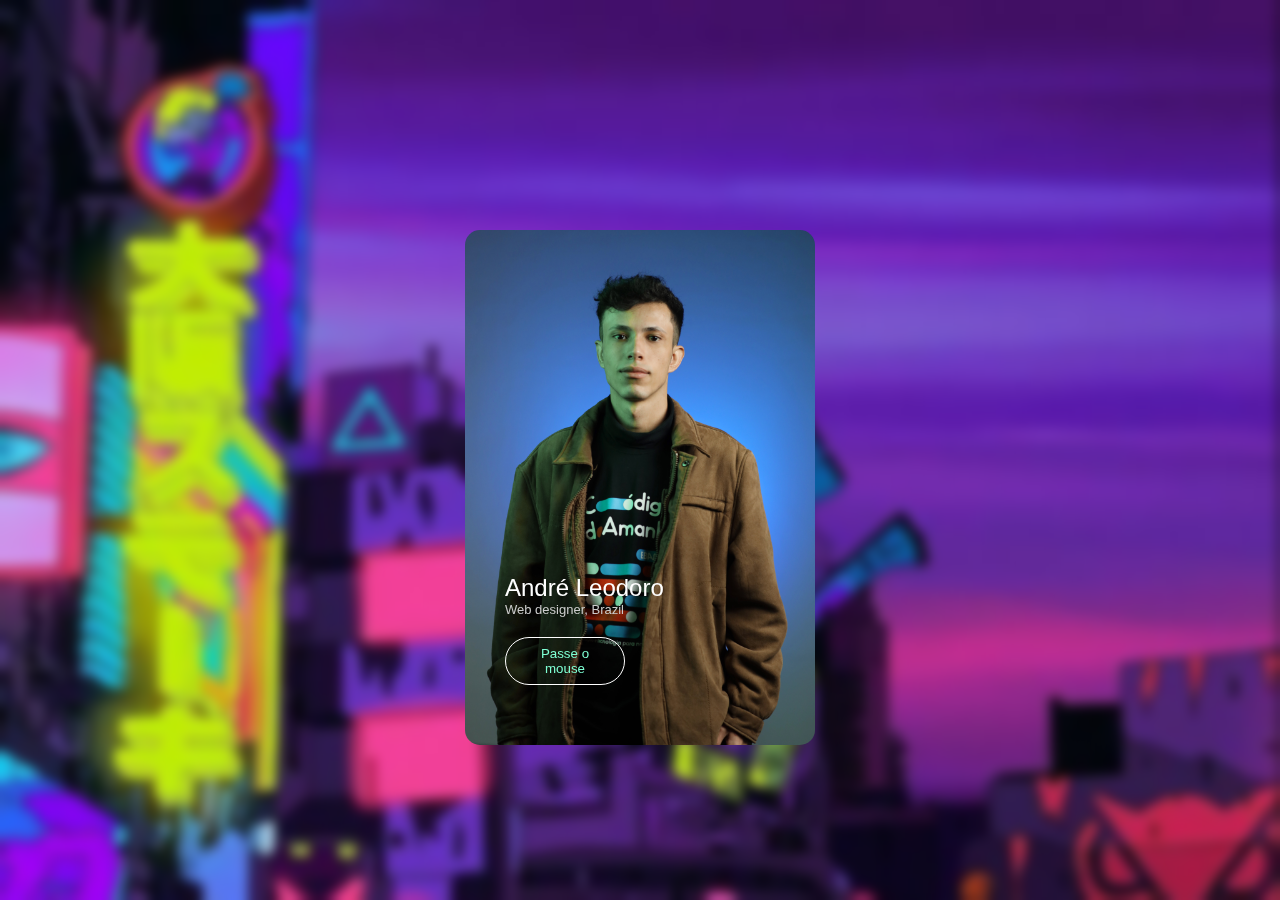
==== index.html @ d3748709 "feita estrutura e estilização da pagina inicial e suas subpaginas" ====
<!DOCTYPE html>
<html lang="pt-br">

<head>
    <meta charset="UTF-8">
    <meta http-equiv="X-UA-Compatible" content="IE=edge">
    <meta name="viewport" content="width=device-width, initial-scale=1.0">
    <title>profile card</title>
    <link rel="stylesheet" href="style.css">
</head>

<body>
    <div class="container">
        <div class="card">
            <div class="card-inner">
                <div class="front">
                    <h2>André Leodoro</h2>
                    <p>Web designer, Brazil</p>
                    <button>Passe o mouse</button>
                </div>
                <div class="back">
                    <img src="Imagens/maozinha.png" alt="mão com movimento acenando.">
                    <h1>André <span> Leodoro</span></h1>
                    <p>Eu sou o Andre desenvolvedor web, atualmente trabalho na <span>Google</span> fazendo sites</p>
                    <div class="row">
                        <a class="col" href="">
                            <h2>Hobbies</h2>
                        </a>
                        <a class="col" href="">
                            <h2>Atividades</h2>
                        </a>
                        <a class="col" href="">
                            <h2>Sobre</h2>
                        </a>
                    </div>
                    <div class="sociais">
                        <div class="row">
                            <button>Seguir</button>
                            <a href="#"><img src="Imagens/instragram.png" alt="Logo do instagram"></a>
                            <a href="#"><img id="git" src="Imagens/githublogo.png" alt="Logo github gatinho"></a>
                        </div>
                    </div>

                </div>
            </div>
        </div>
    </div>
</body>

</html>
---- style.css ----
* {
    margin: 0;
    padding: 0;
    font-family: 'Poppins', sans-serif;
    box-sizing: border-box;
}

body{
    background-image: url(Imagens/carro.jpg);
    backdrop-filter: blur(6px);
    background-size: cover;
    


}
.container {
    width: 100%;
    min-height: 100vh;
    
    padding: 10px;
}

.card {
    width: 350px;
    height: 515px;
    margin: 220px auto 0;
    

}

.card-inner {

    width: 100%;
    height: 100%;
    position: relative;
    transition: transform 1s;
    transform-style: preserve-3d;

}

.front, .back {
    width: 100%;
    height: 100%;
    border-radius: 15px;
    position: absolute;
    backface-visibility: hidden;
    
}


.front {
    background: url(Imagens/eu\ andre.JPG);
    background-size: cover;
    background-position: center;
    padding: 60px 40px;
    display: flex;
    flex-direction: column;
    justify-content: flex-end;
    color: #fff;

}

.front h2 {
    font-weight: 500;
}

.front p {
    color: #ccc;
    font-size: 13px;

}

.front button {
    width: 120px;
    border: 1px solid #fff;
    background: transparent;
    border-radius: 50px;
    padding: 8px 20px;
    cursor: pointer;
    margin-top: 20px;
    color: aquamarine;
}

.back {
    background: #fff;
    color: #333;
    padding: 20px 40px;
    transform: rotateY(180deg);
}

.back h1 {
    font-size: 50px;
    line-height: 55px;
    margin-bottom: 10px;

}

.back h1 span {
    font-weight: 400;

}

.back p {
    font-size: 14px;
}

.back p span {
    font-weight: 700;
}

.back img {
    width: 100px;
}

.row {
 display: flex;
 align-items: center;
 margin: 5px;   
}

.col {
    flex: 1;
    text-align: center;
    color: #555;
    font-size: 15px;
    margin: 50px 1px;

}

.col h2 {
    font-size: 15px;

}

.back button {
    background: #0062ad;
    color: #fff;
    border: 0;
    outline: 0;
    padding: 10px 15px;
    border-radius: 30px;
    font-size: 14px;
    margin: 5px 5px;
    align-items: center;
    justify-content:center;
    box-shadow:0 8px 10px rgba(12, 112, 155, 0.3);
}

.sociais a {

    width: 40px;
    height: 40px;
    border-radius: 50%;
    box-shadow: 0 5px rgba(9, 176, 218, 0.133);
    display: flex;
    align-items: center;
    justify-content: center;
    margin: 2px 26px;
    

}

.back a img {
    width: 60%;

}

#git {
    width: 90%;
}

.card:hover .card-inner {
    transform: rotateY(180deg)

}
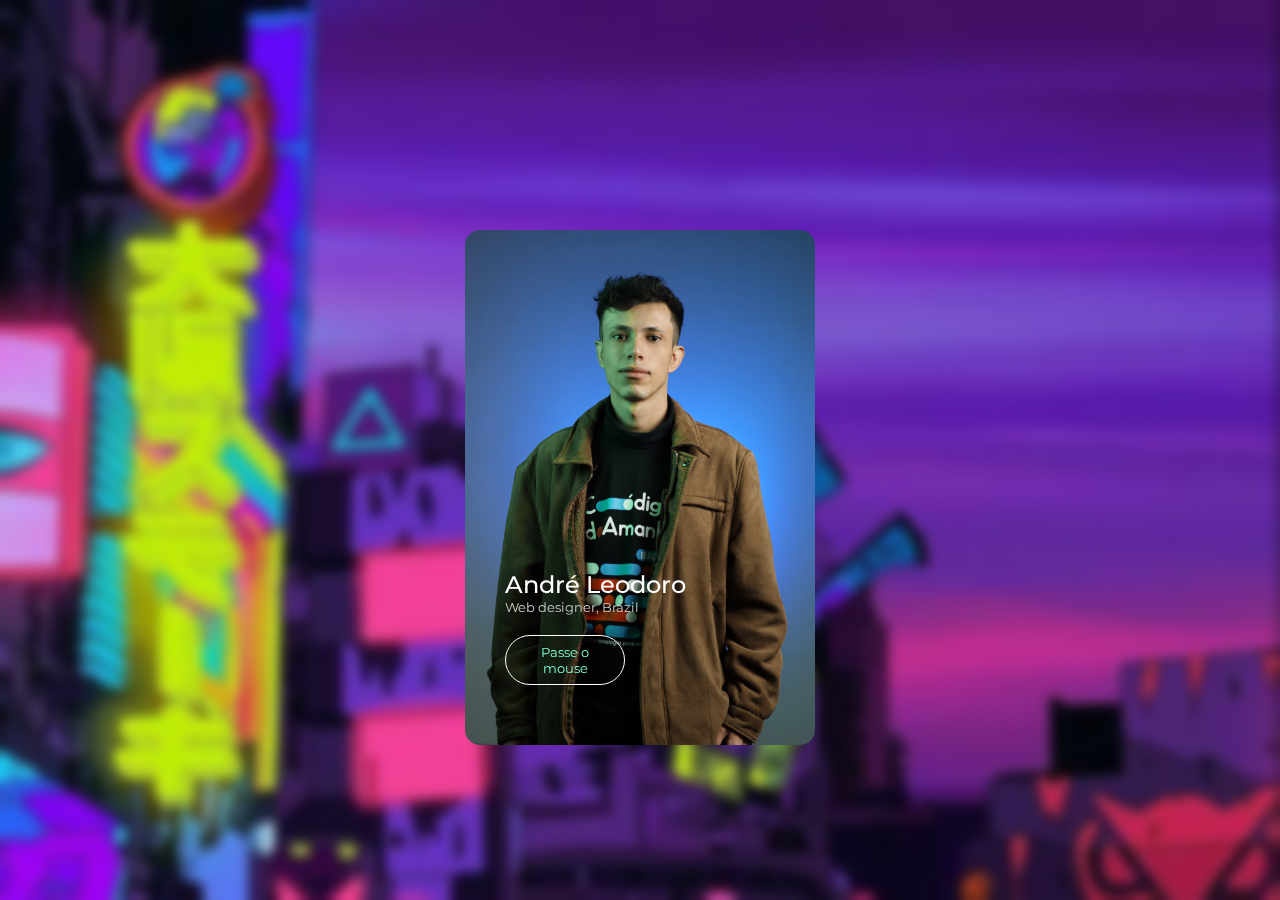
==== commit ac5df45e: "Adicionado links de instagram e botao de seguir" ====
--- a/index.html
+++ b/index.html
@@ -6,12 +6,19 @@
     <meta http-equiv="X-UA-Compatible" content="IE=edge">
     <meta name="viewport" content="width=device-width, initial-scale=1.0">
     <title>profile card</title>
+    <link rel="preconnect" href="https://fonts.googleapis.com">
+    <link rel="preconnect" href="https://fonts.gstatic.com" crossorigin>
+    <link href="https://fonts.googleapis.com/css2?family=Montserrat:wght@200&display=swap" rel="stylesheet">
     <link rel="stylesheet" href="style.css">
+
+
 </head>
 
 <body>
-    <div class="container">
-        <div class="card">
+
+
+    <main class="container">
+        <section class="card">
             <div class="card-inner">
                 <div class="front">
                     <h2>André Leodoro</h2>
@@ -19,32 +26,33 @@
                     <button>Passe o mouse</button>
                 </div>
                 <div class="back">
-                    <img src="Imagens/maozinha.png" alt="mão com movimento acenando.">
+                    <img src="./Imagens/maozinha.png">
                     <h1>André <span> Leodoro</span></h1>
-                    <p>Eu sou o Andre desenvolvedor web, atualmente trabalho na <span>Google</span> fazendo sites</p>
+                    <p><span>Me conheça um pouco mais clique nos botões a baixo</span></p>
                     <div class="row">
-                        <a class="col" href="">
+                        <a class="col" href="./pages/Hobbies/Hobbies.html">
                             <h2>Hobbies</h2>
                         </a>
                         <a class="col" href="">
-                            <h2>Atividades</h2>
+                            <h2>Contato</h2>
                         </a>
-                        <a class="col" href="">
+                        <a class="col" href="./pages/SobreMim/sobremim.html">
                             <h2>Sobre</h2>
                         </a>
                     </div>
                     <div class="sociais">
                         <div class="row">
-                            <button>Seguir</button>
-                            <a href="#"><img src="Imagens/instragram.png" alt="Logo do instagram"></a>
-                            <a href="#"><img id="git" src="Imagens/githublogo.png" alt="Logo github gatinho"></a>
+                            <a href="https://www.instagram.com/andrelleodoro/"><button>Seguir</button></a>
+                            <a href="https://www.instagram.com/andrelleodoro/"><img src="./Imagens/instragram.png" alt="Logo do instagram"></a>
+                            <a href="https://github.com/aleodoro93"><img id="git" src="./Imagens/githublogo.png"
+                                    alt="Logo github gatinho"></a>
                         </div>
                     </div>
 
                 </div>
             </div>
-        </div>
-    </div>
+        </section>
+    </main>
 </body>
 
 </html>--- a/style.css
+++ b/style.css
@@ -2,21 +2,21 @@
     margin: 0;
     padding: 0;
     font-family: 'Poppins', sans-serif;
+    font-family: 'Montserrat', sans-serif;
     box-sizing: border-box;
 }
 
-body{
-    background-image: url(Imagens/carro.jpg);
+body {
+    background-image: url(./Imagens/carro.jpg);
     backdrop-filter: blur(6px);
     background-size: cover;
-    
-
 
 }
+
 .container {
     width: 100%;
     min-height: 100vh;
-    
+
     padding: 10px;
 }
 
@@ -24,7 +24,6 @@
     width: 350px;
     height: 515px;
     margin: 220px auto 0;
-    
 
 }
 
@@ -38,18 +37,19 @@
 
 }
 
-.front, .back {
+.front,
+.back {
     width: 100%;
     height: 100%;
     border-radius: 15px;
     position: absolute;
     backface-visibility: hidden;
-    
+
 }
 
 
 .front {
-    background: url(Imagens/eu\ andre.JPG);
+    background: url(./Imagens/eu\ andre.JPG);
     background-size: cover;
     background-position: center;
     padding: 60px 40px;
@@ -90,7 +90,7 @@
 
 .back h1 {
     font-size: 50px;
-    line-height: 55px;
+    line-height: 45px;
     margin-bottom: 10px;
 
 }
@@ -100,9 +100,8 @@
 
 }
 
-.back p {
-    font-size: 14px;
-}
+
+
 
 .back p span {
     font-weight: 700;
@@ -113,9 +112,9 @@
 }
 
 .row {
- display: flex;
- align-items: center;
- margin: 5px;   
+    display: flex;
+    align-items: center;
+    margin: 5px;
 }
 
 .col {
@@ -142,8 +141,8 @@
     font-size: 14px;
     margin: 5px 5px;
     align-items: center;
-    justify-content:center;
-    box-shadow:0 8px 10px rgba(12, 112, 155, 0.3);
+    justify-content: center;
+    box-shadow: 0 8px 10px rgba(12, 112, 155, 0.3);
 }
 
 .sociais a {
@@ -156,7 +155,6 @@
     align-items: center;
     justify-content: center;
     margin: 2px 26px;
-    
 
 }
 
@@ -171,11 +169,4 @@
 
 .card:hover .card-inner {
     transform: rotateY(180deg)
-
-}
-
-
-    
-
-
-
+}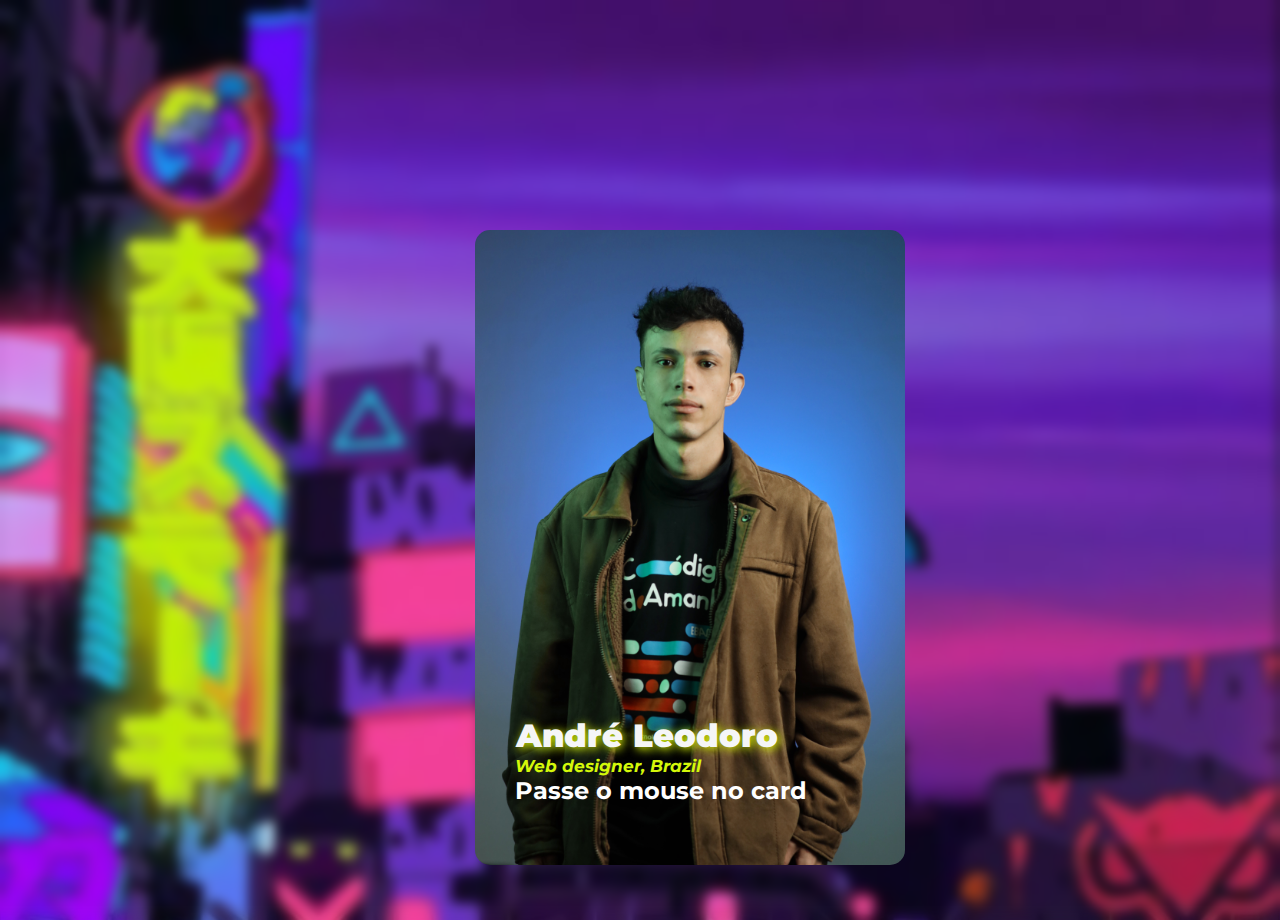
==== commit efa2db5f: "feita a correção das hrefs e separado o index diretamente para a raiz para rodar na pages do github" ====
--- a/index.html
+++ b/index.html
@@ -21,31 +21,31 @@
         <section class="card">
             <div class="card-inner">
                 <div class="front">
-                    <h2>André Leodoro</h2>
+                    <h1>André Leodoro</h1>
                     <p>Web designer, Brazil</p>
-                    <button>Passe o mouse</button>
+                    <h2>Passe o mouse no card</h2>
                 </div>
                 <div class="back">
-                    <img src="./Imagens/maozinha.png">
+                    <img src="./pages/Imagens/maozinha.png" alt="Mão de emoji acenando">
                     <h1>André <span> Leodoro</span></h1>
                     <p><span>Me conheça um pouco mais clique nos botões a baixo</span></p>
-                    <div class="row">
-                        <a class="col" href="./pages/Hobbies/Hobbies.html">
+                    <nav class="ancoras">
+                        <a  href="./pages/Hobbies/Hobbies.html" alt="Meus Hobbies">
                             <h2>Hobbies</h2>
                         </a>
-                        <a class="col" href="">
+                        <a href="./pages/contato/contato.html">
                             <h2>Contato</h2>
                         </a>
-                        <a class="col" href="./pages/SobreMim/sobremim.html">
+                        <a href="./pages/SobreMim/sobremim.html">
                             <h2>Sobre</h2>
                         </a>
-                    </div>
+                    </nav>
                     <div class="sociais">
-                        <div class="row">
+                        <div class="pages">
                             <a href="https://www.instagram.com/andrelleodoro/"><button>Seguir</button></a>
-                            <a href="https://www.instagram.com/andrelleodoro/"><img src="./Imagens/instragram.png" alt="Logo do instagram"></a>
-                            <a href="https://github.com/aleodoro93"><img id="git" src="./Imagens/githublogo.png"
-                                    alt="Logo github gatinho"></a>
+                            <a href="https://www.instagram.com/andrelleodoro/"><img src="./pages/Imagens/instragram.png" alt="Logo instagram"></a>
+                            <a href="https://github.com/aleodoro93"><img id="git" src="./pages/Imagens/githublogo.png" alt="Logo github gatinho"></a>
+                                       
                         </div>
                     </div>
 
--- a/style.css
+++ b/style.css
@@ -3,11 +3,11 @@
     padding: 0;
     font-family: 'Poppins', sans-serif;
     font-family: 'Montserrat', sans-serif;
-    box-sizing: border-box;
+   /*  box-sizing: border-box; */
 }
 
 body {
-    background-image: url(./Imagens/carro.jpg);
+    background-image: url(./pages/Imagens/carro.jpg);
     backdrop-filter: blur(6px);
     background-size: cover;
 
@@ -49,7 +49,7 @@
 
 
 .front {
-    background: url(./Imagens/eu\ andre.JPG);
+    background: url(./pages/Imagens/andre.JPG);
     background-size: cover;
     background-position: center;
     padding: 60px 40px;
@@ -60,25 +60,29 @@
 
 }
 
-.front h2 {
-    font-weight: 500;
+.front h1 {
+    font-weight: 950;
+    font-size: auto;
+    color: #f5f6f7;
+    display: flex;
+    padding: 1px;
+    text-shadow: 2px 2px 10px #dbf805;
+    
 }
 
 .front p {
-    color: #ccc;
-    font-size: 13px;
+    color: #d4f80a;
+    font-size: 17px;
+    font-weight:bolder;
+    font-style: italic;
+   
 
 }
 
-.front button {
-    width: 120px;
-    border: 1px solid #fff;
-    background: transparent;
-    border-radius: 50px;
-    padding: 8px 20px;
-    cursor: pointer;
-    margin-top: 20px;
-    color: aquamarine;
+.front h2 {
+
+    
+   
 }
 
 .back {
@@ -92,11 +96,13 @@
     font-size: 50px;
     line-height: 45px;
     margin-bottom: 10px;
+    text-shadow: 2px 2px 30px #1f2020;
 
 }
 
 .back h1 span {
     font-weight: 400;
+    text-shadow: 2px 2px 10px #313233;
 
 }
 
@@ -105,29 +111,45 @@
 
 .back p span {
     font-weight: 700;
+    font-size: 22px;
 }
 
 .back img {
     width: 100px;
 }
 
-.row {
+
+.ancoras {
     display: flex;
     align-items: center;
-    margin: 5px;
-}
-
-.col {
-    flex: 1;
+    justify-content: space-around;
     text-align: center;
-    color: #555;
-    font-size: 15px;
-    margin: 50px 1px;
+    font-size: 13px;
+    margin: 40px 1px;
+    color: #1f2020;
 
 }
 
-.col h2 {
-    font-size: 15px;
+.ancoras h2 {
+
+    color: #1f2020;
+}
+
+.pages {
+    display: flex;
+    align-items: center;
+    justify-content: space-around;
+    text-align: center;
+    font-size: 20px;
+    margin: 40px 1px;
+
+}
+
+.pages h2 {
+    font-size: 22px;
+    text-align: center;
+    color: #333;
+    
 
 }
 
@@ -147,14 +169,14 @@
 
 .sociais a {
 
-    width: 40px;
-    height: 40px;
-    border-radius: 50%;
-    box-shadow: 0 5px rgba(9, 176, 218, 0.133);
+    width: 90px;
+    height: 60px;
+    border-radius: 20%;
+    box-shadow:  5px 7px 6px rgba(12, 12, 12, 0.133);
     display: flex;
     align-items: center;
     justify-content: center;
-    margin: 2px 26px;
+    margin: 2px 6px;
 
 }
 
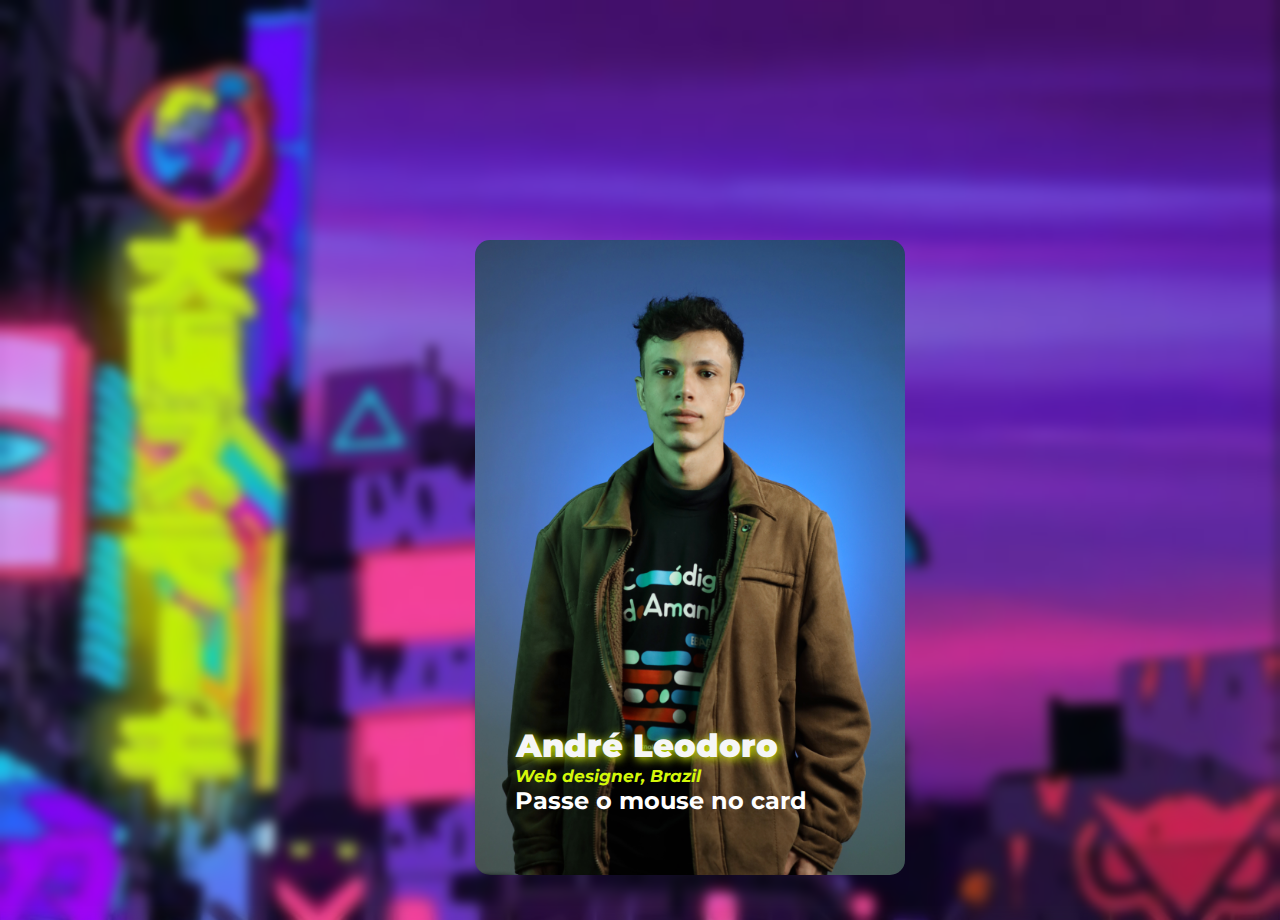
==== commit dc152bde: "adicionado comentarios pelo codigo todo para facilitar na manutenção e ajustado tambem a caixa de fo" ====
--- a/index.html
+++ b/index.html
@@ -16,19 +16,23 @@
 
 <body>
 
-
+    <!-- aqui começa minha main class -->
     <main class="container">
+        <!-- aqui começa meu card -->
         <section class="card">
+            <!-- aqui começa o que tem dento do meu card -->
             <div class="card-inner">
                 <div class="front">
                     <h1>André Leodoro</h1>
                     <p>Web designer, Brazil</p>
                     <h2>Passe o mouse no card</h2>
                 </div>
+                <!-- aqui começa o que tem atras do meu card -->
                 <div class="back">
                     <img src="./pages/Imagens/maozinha.png" alt="Mão de emoji acenando">
                     <h1>André <span> Leodoro</span></h1>
                     <p><span>Me conheça um pouco mais clique nos botões a baixo</span></p>
+                    <!-- aqui as ancoras para as outras paginas -->
                     <nav class="ancoras">
                         <a  href="./pages/Hobbies/Hobbies.html" alt="Meus Hobbies">
                             <h2>Hobbies</h2>
@@ -40,6 +44,7 @@
                             <h2>Sobre</h2>
                         </a>
                     </nav>
+                    <!-- aqui os redirecionais para minhas paginas -->
                     <div class="sociais">
                         <div class="pages">
                             <a href="https://www.instagram.com/andrelleodoro/"><button>Seguir</button></a>
--- a/style.css
+++ b/style.css
@@ -20,13 +20,14 @@
     padding: 10px;
 }
 
+/* meu card */
 .card {
     width: 350px;
     height: 515px;
-    margin: 220px auto 0;
-
-}
-
+    margin: 230px auto 0;
+
+}
+/* conteudo do card */
 .card-inner {
 
     width: 100%;
@@ -37,6 +38,7 @@
 
 }
 
+/* estilização da frente e da parte de tras do card */
 .front,
 .back {
     width: 100%;
@@ -47,7 +49,7 @@
 
 }
 
-
+/* estilização do back ground da frente */
 .front {
     background: url(./pages/Imagens/andre.JPG);
     background-size: cover;
@@ -59,7 +61,7 @@
     color: #fff;
 
 }
-
+/*  estilização do texto da frente */
 .front h1 {
     font-weight: 950;
     font-size: auto;
@@ -81,14 +83,15 @@
 
 .front h2 {
 
-    
+  /* caso precise utilizar para estilizar h2 (caso haja imprevistos) */  
    
 }
 
+/* estilização da parte de tras (textos e afins) */
 .back {
     background: #fff;
     color: #333;
-    padding: 20px 40px;
+    padding: 62px 40px;
     transform: rotateY(180deg);
 }
 
@@ -107,6 +110,8 @@
 }
 
 
+/* estilização do texto traseiro */
+
 
 
 .back p span {
@@ -114,11 +119,12 @@
     font-size: 22px;
 }
 
+
 .back img {
     width: 100px;
 }
 
-
+ /* estilização das ancoras */
 .ancoras {
     display: flex;
     align-items: center;
